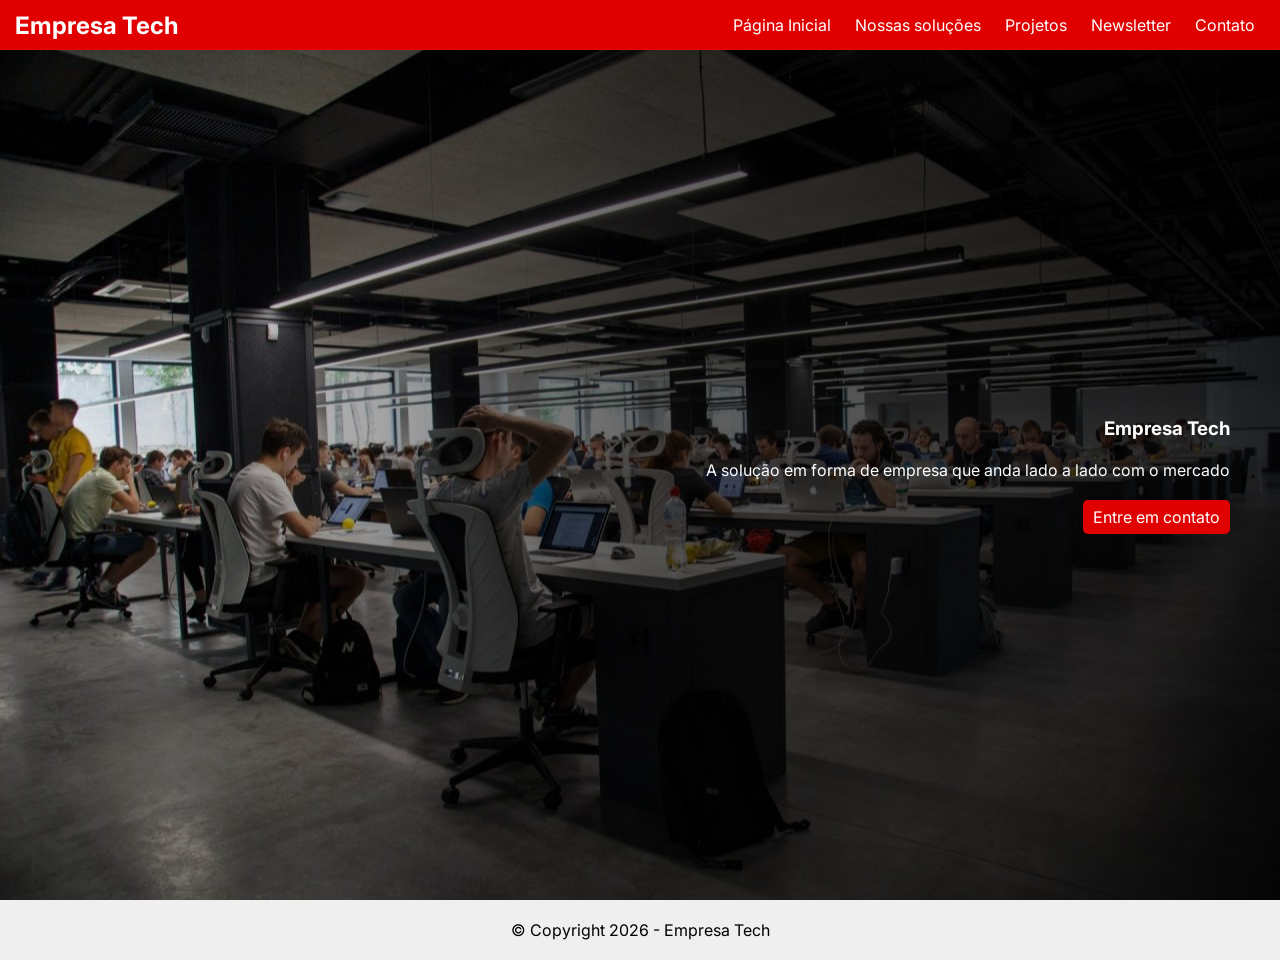
==== index.html @ dfffa1ef "feat: initial commit" ====
<!doctype html>
<html lang="en">
  <head>
    <meta charset="UTF-8" />
    <meta name="viewport" content="width=device-width, initial-scale=1.0" />
    <title>Empresa Tech</title>
    <link rel="stylesheet" href="/assets/css/global.css" />
    <link rel="stylesheet" href="/assets/css/home.css" />
  </head>
  <body>
    <header>
      <a href="/" class="logo">
        <span>
          <h2>Empresa Tech</h2>
        </span>
      </a>
      <nav>
        <a href="/" class="btn btn-secondary text-contrast-color"
          >Página Inicial</a
        >
        <a href="/nossas-solucoes" class="btn btn-secondary text-contrast-color"
          >Nossas soluções</a
        >
        <a href="/projetos" class="btn btn-secondary text-contrast-color"
          >Projetos</a
        >
        <a href="/newsletter" class="btn btn-secondary text-contrast-color"
          >Newsletter</a
        >
        <a href="/contato" class="btn btn-secondary text-contrast-color"
          >Contato</a
        >
      </nav>
    </header>
    <main>
      <section class="hero-section">
        <article>
          <h1>Empresa Tech</h1>
          <p>
            A solução em forma de empresa que anda lado a lado com o mercado
          </p>
          <a href="/contato" class="btn">Entre em contato</a>
        </article>
      </section>
    </main>
    <footer>&copy; Copyright 2026 - Empresa Tech</footer>
  </body>
</html>
---- assets/css/global.css ----
@import url('https://fonts.googleapis.com/css2?family=Inter:ital,opsz,wght@0,14..32,100..900;1,14..32,100..900&display=swap');

* {
    margin: 0;
    padding: 0;
    box-sizing: border-box;
}

:root {
    --primary-color: rgb(224, 0, 0);
    --background-color: rgb(239, 239, 239);
    --hover-primary-color: rgb(173, 0, 0);
    --hover-secondary-color: rgb(211, 211, 211);
    --text-color: black;
    --text-contrast-color: white;
}

body {
    background-color: var(--background-color);
    color: var(--text-color);
    font-family: Inter, arial, system;
    min-height: 100dvh;
}

.btn {
    background-color: var(--primary-color);
    color: var(--text-contrast-color);
    border-radius: 5px;
    text-decoration: none;
    padding: 7px 10px;
}

.btn:hover {
    background-color: var(--hover-primary-color);
}

.btn-secondary {
    background-color: transparent;
    color: var(--text-color);
}

.btn-secondary:hover {
    background-color: rgba(0, 0,0 0.2);
}

.text-contrast-color {
    color: var(--text-contrast-color);
}

header {
    background-color: var(--primary-color);
    width: 100%;
    display: flex;
    justify-content: space-between;
    align-items: center;
    color: var(--text-contrast-color);
    height: 50px;
    padding: 10px 15px;
}

.logo {
    color: var(--text-contrast-color);
    font-weight: bold;
    text-decoration: none;
}

footer {
    padding: 20px;
    text-align: center;
}
---- assets/css/home.css ----
main .hero-section {
    background-image: linear-gradient(to right, rgba(0, 0, 0, 0), rgba(0, 0, 0, 0.6), rgba(0, 0, 0, 0.8)), url('/assets/imgs/hero-image.jpg');
    background-position: center;
    height: calc(100dvh - 50px);
}
main .hero-section article {
    display: flex;
    justify-content: center;
    flex-direction: column;
    align-items: end;
    height: 100%;
    margin-right: 50px;
    gap: 20px;
    color: var(--text-contrast-color);
}
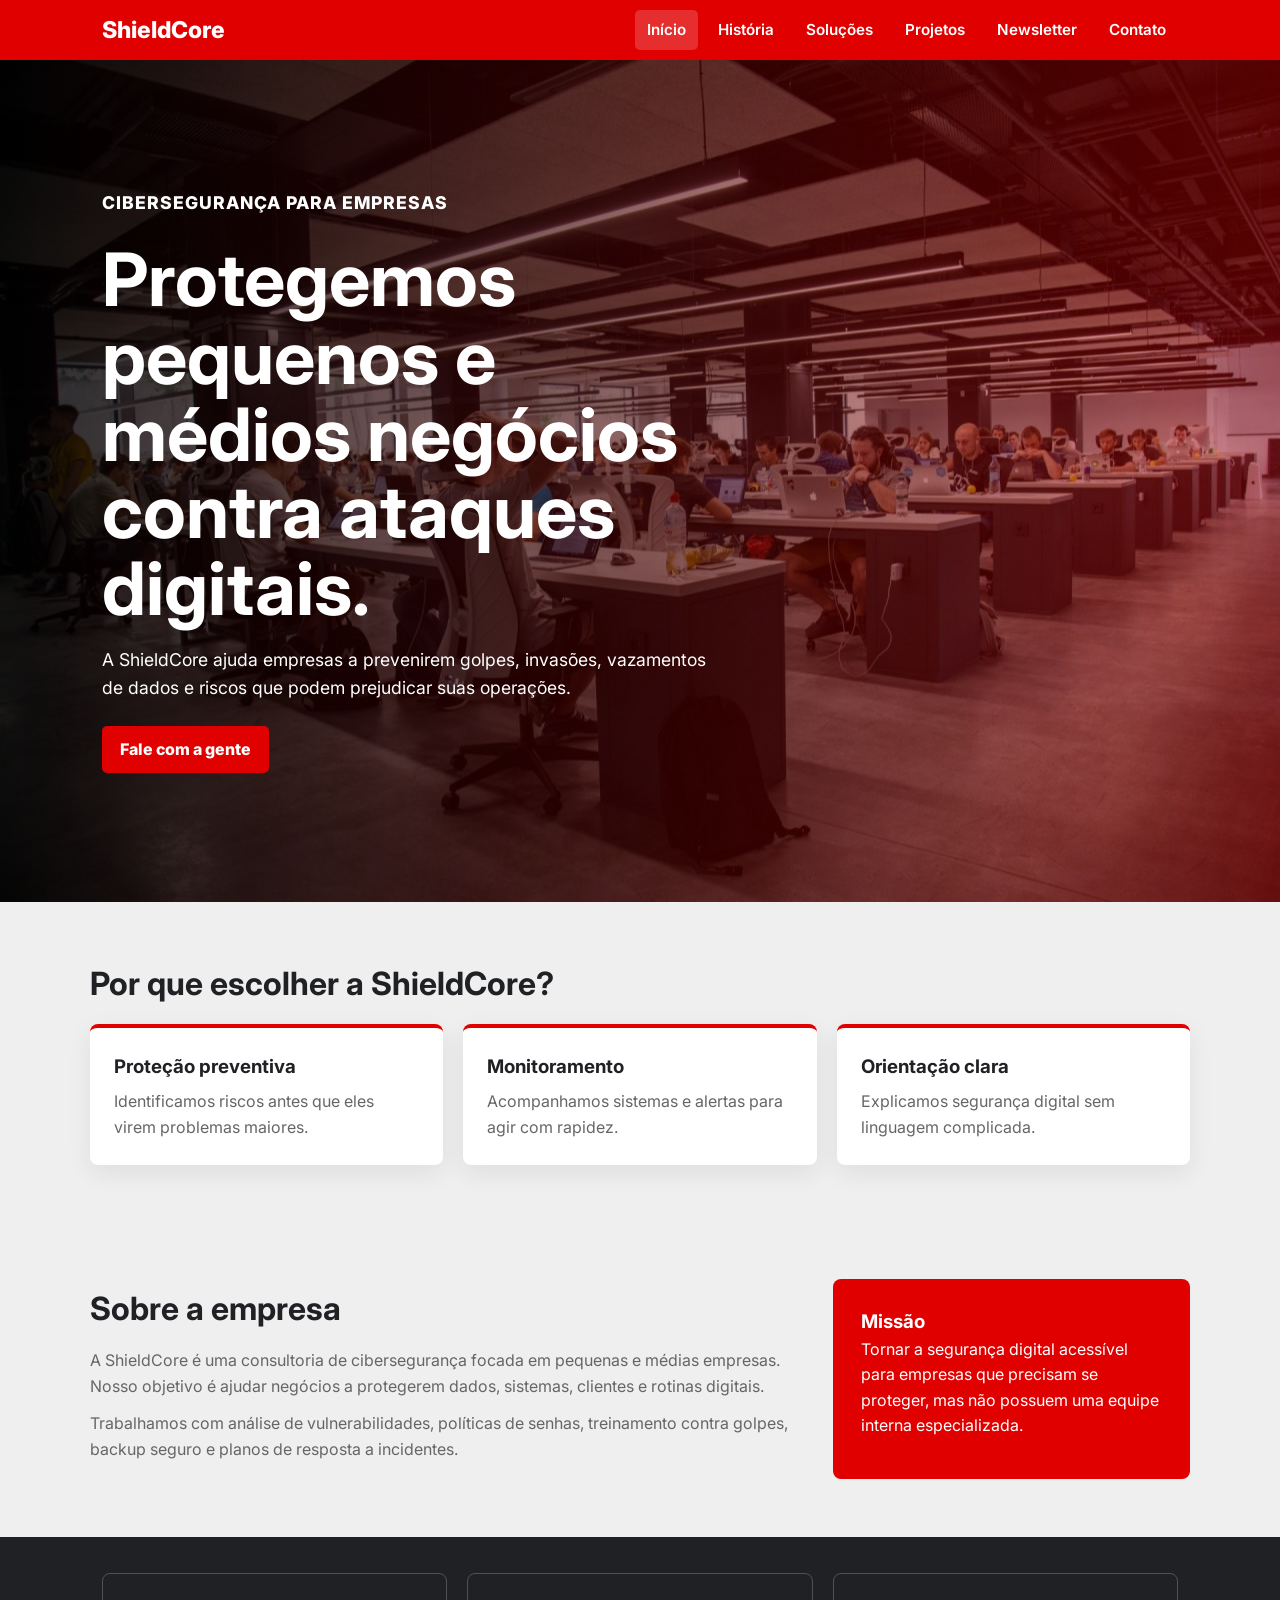
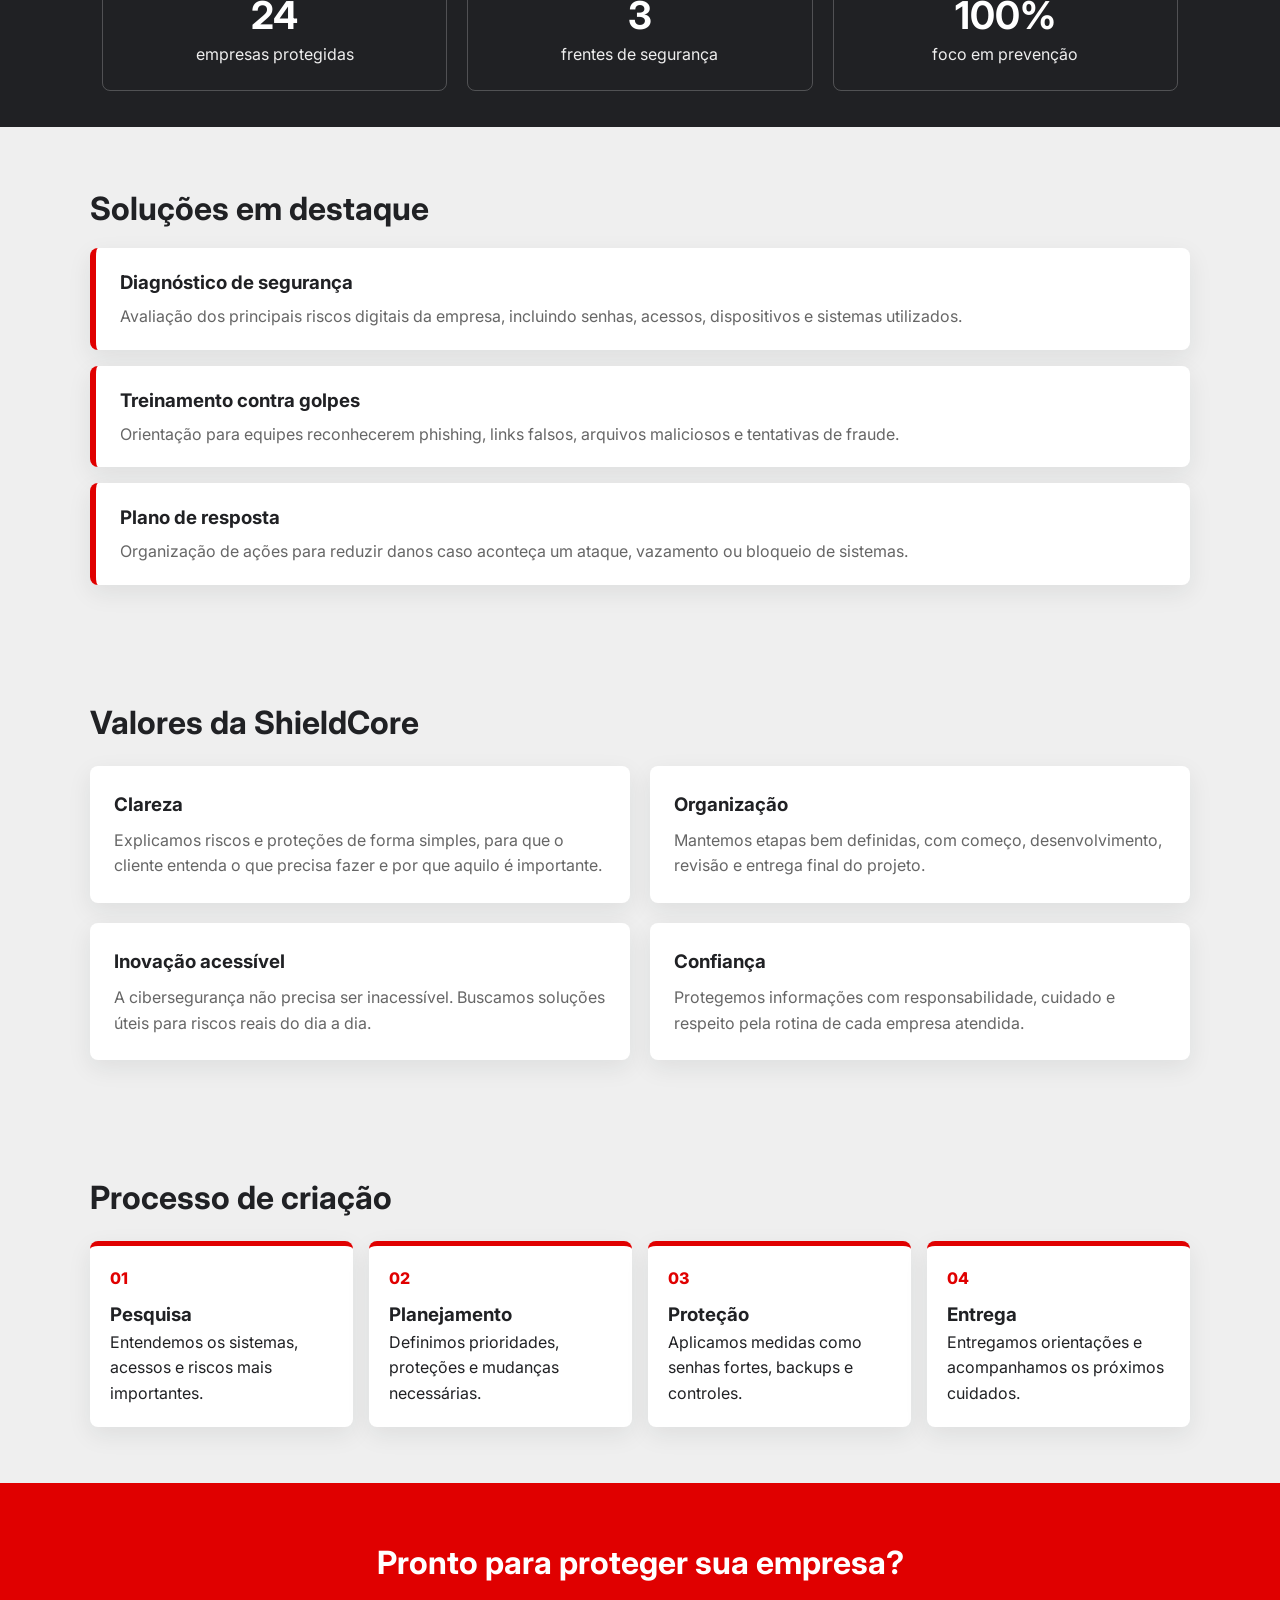
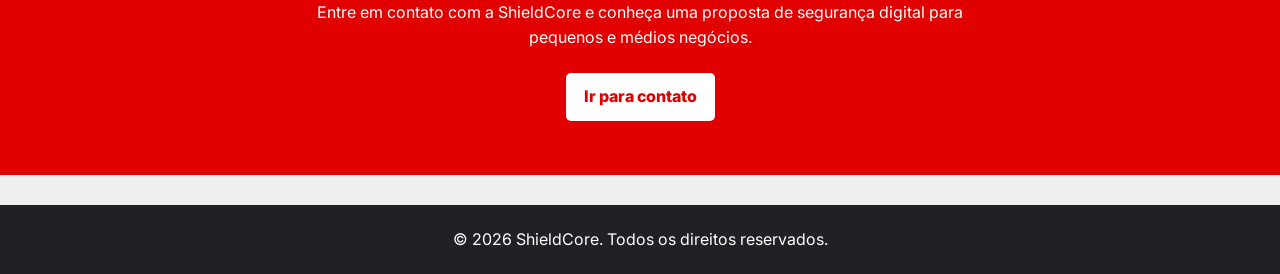
==== commit 3f27ca3d: "Transform site into cybersecurity company" ====
--- a/index.html
+++ b/index.html
@@ -1,48 +1,192 @@
-<!doctype html>
-<html lang="en">
-  <head>
-    <meta charset="UTF-8" />
-    <meta name="viewport" content="width=device-width, initial-scale=1.0" />
-    <title>Empresa Tech</title>
-    <link rel="stylesheet" href="/assets/css/global.css" />
-    <link rel="stylesheet" href="/assets/css/home.css" />
-  </head>
-  <body>
-    <header>
-      <a href="/" class="logo">
-        <span>
-          <h2>Empresa Tech</h2>
-        </span>
-      </a>
-      <nav>
-        <a href="/" class="btn btn-secondary text-contrast-color"
-          >Página Inicial</a
-        >
-        <a href="/nossas-solucoes" class="btn btn-secondary text-contrast-color"
-          >Nossas soluções</a
-        >
-        <a href="/projetos" class="btn btn-secondary text-contrast-color"
-          >Projetos</a
-        >
-        <a href="/newsletter" class="btn btn-secondary text-contrast-color"
-          >Newsletter</a
-        >
-        <a href="/contato" class="btn btn-secondary text-contrast-color"
-          >Contato</a
-        >
-      </nav>
-    </header>
-    <main>
-      <section class="hero-section">
-        <article>
-          <h1>Empresa Tech</h1>
-          <p>
-            A solução em forma de empresa que anda lado a lado com o mercado
-          </p>
-          <a href="/contato" class="btn">Entre em contato</a>
-        </article>
-      </section>
-    </main>
-    <footer>&copy; Copyright 2026 - Empresa Tech</footer>
-  </body>
-</html>
+<!doctype html>
+<html lang="pt-BR">
+  <head>
+    <meta charset="UTF-8" />
+    <meta name="viewport" content="width=device-width, initial-scale=1.0" />
+    <title>ShieldCore | Cibersegurança para empresas</title>
+    <link rel="stylesheet" href="assets/css/global.css" />
+    <link rel="stylesheet" href="assets/css/home.css" />
+  </head>
+  <body>
+    <header>
+      <a href="index.html" class="logo">ShieldCore</a>
+      <nav>
+        <a href="index.html" class="active">Início</a>
+        <a href="historia/index.html">História</a>
+        <a href="nossas-solucoes/index.html">Soluções</a>
+        <a href="projetos/index.html">Projetos</a>
+        <a href="newsletter/index.html">Newsletter</a>
+        <a href="contato/index.html">Contato</a>
+      </nav>
+    </header>
+
+    <main>
+      <section class="hero-section">
+        <article>
+          <p class="tag">Cibersegurança para empresas</p>
+          <h1>Protegemos pequenos e médios negócios contra ataques digitais.</h1>
+          <p>
+            A ShieldCore ajuda empresas a prevenirem golpes, invasões,
+            vazamentos de dados e riscos que podem prejudicar suas operações.
+          </p>
+          <a href="contato/index.html" class="btn">Fale com a gente</a>
+        </article>
+      </section>
+
+      <section class="section">
+        <h2>Por que escolher a ShieldCore?</h2>
+        <div class="cards">
+          <article class="card">
+            <h3>Proteção preventiva</h3>
+            <p>Identificamos riscos antes que eles virem problemas maiores.</p>
+          </article>
+          <article class="card">
+            <h3>Monitoramento</h3>
+            <p>Acompanhamos sistemas e alertas para agir com rapidez.</p>
+          </article>
+          <article class="card">
+            <h3>Orientação clara</h3>
+            <p>Explicamos segurança digital sem linguagem complicada.</p>
+          </article>
+        </div>
+      </section>
+
+      <section class="about-section">
+        <div>
+          <h2>Sobre a empresa</h2>
+          <p>
+            A ShieldCore é uma consultoria de cibersegurança focada em pequenas
+            e médias empresas. Nosso objetivo é ajudar negócios a protegerem
+            dados, sistemas, clientes e rotinas digitais.
+          </p>
+          <p>
+            Trabalhamos com análise de vulnerabilidades, políticas de senhas,
+            treinamento contra golpes, backup seguro e planos de resposta a
+            incidentes.
+          </p>
+        </div>
+
+        <div class="about-box">
+          <h3>Missão</h3>
+          <p>
+            Tornar a segurança digital acessível para empresas que precisam se
+            proteger, mas não possuem uma equipe interna especializada.
+          </p>
+        </div>
+      </section>
+
+      <section class="numbers-section">
+        <article>
+          <strong>24</strong>
+          <span>empresas protegidas</span>
+        </article>
+        <article>
+          <strong>3</strong>
+          <span>frentes de segurança</span>
+        </article>
+        <article>
+          <strong>100%</strong>
+          <span>foco em prevenção</span>
+        </article>
+      </section>
+
+      <section class="section">
+        <h2>Soluções em destaque</h2>
+        <div class="feature-list">
+          <article>
+            <h3>Diagnóstico de segurança</h3>
+            <p>
+              Avaliação dos principais riscos digitais da empresa, incluindo
+              senhas, acessos, dispositivos e sistemas utilizados.
+            </p>
+          </article>
+          <article>
+            <h3>Treinamento contra golpes</h3>
+            <p>
+              Orientação para equipes reconhecerem phishing, links falsos,
+              arquivos maliciosos e tentativas de fraude.
+            </p>
+          </article>
+          <article>
+            <h3>Plano de resposta</h3>
+            <p>
+              Organização de ações para reduzir danos caso aconteça um ataque,
+              vazamento ou bloqueio de sistemas.
+            </p>
+          </article>
+        </div>
+      </section>
+
+      <section class="values-section">
+        <h2>Valores da ShieldCore</h2>
+        <div class="values-grid">
+          <article class="value-card">
+            <h3>Clareza</h3>
+            <p>
+              Explicamos riscos e proteções de forma simples, para que o cliente
+              entenda o que precisa fazer e por que aquilo é importante.
+            </p>
+          </article>
+          <article class="value-card">
+            <h3>Organização</h3>
+            <p>
+              Mantemos etapas bem definidas, com começo, desenvolvimento,
+              revisão e entrega final do projeto.
+            </p>
+          </article>
+          <article class="value-card">
+            <h3>Inovação acessível</h3>
+            <p>
+              A cibersegurança não precisa ser inacessível. Buscamos soluções
+              úteis para riscos reais do dia a dia.
+            </p>
+          </article>
+          <article class="value-card">
+            <h3>Confiança</h3>
+            <p>
+              Protegemos informações com responsabilidade, cuidado e respeito
+              pela rotina de cada empresa atendida.
+            </p>
+          </article>
+        </div>
+      </section>
+
+      <section class="process-section">
+        <h2>Processo de criação</h2>
+        <div class="process-line">
+          <article>
+            <span>01</span>
+            <h3>Pesquisa</h3>
+            <p>Entendemos os sistemas, acessos e riscos mais importantes.</p>
+          </article>
+          <article>
+            <span>02</span>
+            <h3>Planejamento</h3>
+            <p>Definimos prioridades, proteções e mudanças necessárias.</p>
+          </article>
+          <article>
+            <span>03</span>
+            <h3>Proteção</h3>
+            <p>Aplicamos medidas como senhas fortes, backups e controles.</p>
+          </article>
+          <article>
+            <span>04</span>
+            <h3>Entrega</h3>
+            <p>Entregamos orientações e acompanhamos os próximos cuidados.</p>
+          </article>
+        </div>
+      </section>
+
+      <section class="cta-section">
+        <h2>Pronto para proteger sua empresa?</h2>
+        <p>
+          Entre em contato com a ShieldCore e conheça uma proposta de segurança
+          digital para pequenos e médios negócios.
+        </p>
+        <a href="contato/index.html" class="btn">Ir para contato</a>
+      </section>
+    </main>
+
+    <footer>&copy; 2026 ShieldCore. Todos os direitos reservados.</footer>
+  </body>
+</html>
--- a/assets/css/global.css
+++ b/assets/css/global.css
@@ -1,70 +1,397 @@
-@import url('https://fonts.googleapis.com/css2?family=Inter:ital,opsz,wght@0,14..32,100..900;1,14..32,100..900&display=swap');
-
-* {
-    margin: 0;
-    padding: 0;
-    box-sizing: border-box;
-}
-
-:root {
-    --primary-color: rgb(224, 0, 0);
-    --background-color: rgb(239, 239, 239);
-    --hover-primary-color: rgb(173, 0, 0);
-    --hover-secondary-color: rgb(211, 211, 211);
-    --text-color: black;
-    --text-contrast-color: white;
-}
-
-body {
-    background-color: var(--background-color);
-    color: var(--text-color);
-    font-family: Inter, arial, system;
-    min-height: 100dvh;
-}
-
-.btn {
-    background-color: var(--primary-color);
-    color: var(--text-contrast-color);
-    border-radius: 5px;
-    text-decoration: none;
-    padding: 7px 10px;
-}
-
-.btn:hover {
-    background-color: var(--hover-primary-color);
-}
-
-.btn-secondary {
-    background-color: transparent;
-    color: var(--text-color);
-}
-
-.btn-secondary:hover {
-    background-color: rgba(0, 0,0 0.2);
-}
-
-.text-contrast-color {
-    color: var(--text-contrast-color);
-}
-
-header {
-    background-color: var(--primary-color);
-    width: 100%;
-    display: flex;
-    justify-content: space-between;
-    align-items: center;
-    color: var(--text-contrast-color);
-    height: 50px;
-    padding: 10px 15px;
-}
-
-.logo {
-    color: var(--text-contrast-color);
-    font-weight: bold;
-    text-decoration: none;
-}
-
-footer {
-    padding: 20px;
-    text-align: center;
-}+@import url("https://fonts.googleapis.com/css2?family=Inter:wght@400;600;700;800&display=swap");
+
+* {
+  margin: 0;
+  padding: 0;
+  box-sizing: border-box;
+}
+
+:root {
+  --primary-color: rgb(224, 0, 0);
+  --secondary-color: #f4b942;
+  --dark-color: #202124;
+  --background-color: rgb(239, 239, 239);
+  --card-color: #ffffff;
+  --text-color: #202124;
+  --muted-color: #666666;
+  --contrast-color: #ffffff;
+  --hover-primary-color: rgb(173, 0, 0);
+  --hover-secondary-color: rgba(255, 255, 255, 0.18);
+}
+
+body {
+  background-color: var(--background-color);
+  color: var(--text-color);
+  font-family: "Inter", Arial, sans-serif;
+  min-height: 100vh;
+  line-height: 1.6;
+}
+
+header {
+  background-color: var(--primary-color);
+  color: var(--contrast-color);
+  width: 100%;
+  min-height: 58px;
+  padding: 10px 8%;
+  display: flex;
+  justify-content: space-between;
+  align-items: center;
+  gap: 20px;
+}
+
+.logo {
+  color: var(--contrast-color);
+  font-size: 1.45rem;
+  font-weight: 800;
+  text-decoration: none;
+}
+
+nav {
+  display: flex;
+  align-items: center;
+  gap: 8px;
+  flex-wrap: wrap;
+}
+
+nav a {
+  color: var(--contrast-color);
+  text-decoration: none;
+  padding: 8px 12px;
+  border-radius: 5px;
+  font-weight: 600;
+  font-size: 0.95rem;
+}
+
+nav a:hover,
+nav a.active {
+  background-color: var(--hover-secondary-color);
+}
+
+.btn {
+  display: inline-block;
+  background-color: var(--primary-color);
+  color: var(--contrast-color);
+  border: 0;
+  border-radius: 5px;
+  text-decoration: none;
+  padding: 11px 18px;
+  font-weight: 800;
+  cursor: pointer;
+}
+
+.btn:hover {
+  background-color: var(--hover-primary-color);
+}
+
+.section,
+.page-section {
+  width: min(1100px, 88%);
+  margin: 0 auto;
+  padding: 56px 0;
+}
+
+.page-section {
+  min-height: calc(100vh - 170px);
+}
+
+.page-section h1,
+.section h2 {
+  color: var(--dark-color);
+  font-size: 2rem;
+  margin-bottom: 14px;
+}
+
+.intro {
+  max-width: 720px;
+  color: var(--muted-color);
+  margin-bottom: 28px;
+}
+
+.cards {
+  display: grid;
+  grid-template-columns: repeat(3, 1fr);
+  gap: 20px;
+}
+
+.card {
+  background-color: var(--card-color);
+  border-top: 4px solid var(--primary-color);
+  border-radius: 8px;
+  padding: 24px;
+  box-shadow: 0 8px 24px rgba(23, 37, 42, 0.08);
+}
+
+.highlight-box {
+  background-color: var(--dark-color);
+  color: var(--contrast-color);
+  border-radius: 8px;
+  padding: 28px;
+  margin: 24px 0;
+}
+
+.highlight-box h2,
+.highlight-box p {
+  color: var(--contrast-color);
+}
+
+.steps {
+  display: grid;
+  gap: 16px;
+  margin-top: 26px;
+}
+
+.step {
+  background-color: var(--card-color);
+  border-left: 6px solid var(--primary-color);
+  border-radius: 8px;
+  padding: 18px 20px;
+  box-shadow: 0 8px 24px rgba(23, 37, 42, 0.08);
+}
+
+.project-list {
+  display: grid;
+  gap: 18px;
+}
+
+.project-item {
+  background-color: var(--card-color);
+  border-radius: 8px;
+  padding: 22px;
+  display: grid;
+  grid-template-columns: 160px 1fr;
+  gap: 18px;
+  align-items: center;
+  box-shadow: 0 8px 24px rgba(23, 37, 42, 0.08);
+}
+
+.project-type {
+  background-color: var(--primary-color);
+  color: var(--contrast-color);
+  border-radius: 5px;
+  padding: 10px;
+  text-align: center;
+  font-weight: 800;
+}
+
+.news-layout,
+.contact-layout {
+  display: grid;
+  grid-template-columns: 1fr 1fr;
+  gap: 28px;
+  align-items: start;
+}
+
+.simple-list {
+  list-style-position: inside;
+  background-color: var(--card-color);
+  border-radius: 8px;
+  padding: 24px;
+  box-shadow: 0 8px 24px rgba(23, 37, 42, 0.08);
+}
+
+.simple-list li {
+  margin-bottom: 10px;
+}
+
+.content-section {
+  margin-top: 46px;
+}
+
+.content-section h2 {
+  color: var(--dark-color);
+  font-size: 1.7rem;
+  margin-bottom: 16px;
+}
+
+.two-columns {
+  display: grid;
+  grid-template-columns: 1fr 1fr;
+  gap: 24px;
+}
+
+.info-box {
+  background-color: var(--card-color);
+  border-radius: 8px;
+  padding: 24px;
+  box-shadow: 0 8px 24px rgba(23, 37, 42, 0.08);
+}
+
+.info-box h3 {
+  color: var(--dark-color);
+  margin-bottom: 8px;
+}
+
+.info-box p {
+  color: var(--muted-color);
+}
+
+.topic-list {
+  display: grid;
+  grid-template-columns: repeat(2, 1fr);
+  gap: 18px;
+}
+
+.topic {
+  background-color: var(--card-color);
+  border-radius: 8px;
+  padding: 22px;
+  border-left: 5px solid var(--primary-color);
+  box-shadow: 0 8px 24px rgba(23, 37, 42, 0.08);
+}
+
+.topic h3 {
+  margin-bottom: 8px;
+}
+
+.simple-table {
+  width: 100%;
+  border-collapse: collapse;
+  background-color: var(--card-color);
+  border-radius: 8px;
+  overflow: hidden;
+  box-shadow: 0 8px 24px rgba(23, 37, 42, 0.08);
+}
+
+.simple-table th,
+.simple-table td {
+  padding: 14px;
+  text-align: left;
+  border-bottom: 1px solid #eeeeee;
+}
+
+.simple-table th {
+  background-color: var(--primary-color);
+  color: var(--contrast-color);
+}
+
+.timeline {
+  display: grid;
+  gap: 16px;
+}
+
+.timeline article {
+  background-color: var(--card-color);
+  border-radius: 8px;
+  padding: 20px;
+  box-shadow: 0 8px 24px rgba(23, 37, 42, 0.08);
+}
+
+.story-panel {
+  background-color: var(--card-color);
+  border-radius: 8px;
+  padding: 28px;
+  box-shadow: 0 8px 24px rgba(23, 37, 42, 0.08);
+}
+
+.story-panel p {
+  color: var(--muted-color);
+  margin-bottom: 14px;
+}
+
+.founders-grid {
+  display: grid;
+  grid-template-columns: repeat(3, 1fr);
+  gap: 20px;
+}
+
+.founder-card {
+  background-color: var(--card-color);
+  border-radius: 8px;
+  overflow: hidden;
+  box-shadow: 0 8px 24px rgba(23, 37, 42, 0.08);
+}
+
+.founder-card img {
+  width: 100%;
+  height: 230px;
+  display: block;
+  object-fit: cover;
+}
+
+.founder-card div {
+  padding: 18px;
+}
+
+.founder-card h3 {
+  color: var(--dark-color);
+  margin-bottom: 6px;
+}
+
+.founder-card p {
+  color: var(--muted-color);
+}
+
+.card h3 {
+  color: var(--dark-color);
+  margin-bottom: 8px;
+}
+
+.card p {
+  color: var(--muted-color);
+}
+
+.form-box {
+  background-color: var(--card-color);
+  border-radius: 8px;
+  padding: 26px;
+  box-shadow: 0 8px 24px rgba(23, 37, 42, 0.08);
+  max-width: 620px;
+}
+
+label {
+  display: block;
+  font-weight: 700;
+  margin-top: 14px;
+  margin-bottom: 6px;
+}
+
+input,
+textarea {
+  width: 100%;
+  padding: 11px;
+  border: 1px solid #cad4d9;
+  border-radius: 5px;
+  font: inherit;
+}
+
+textarea {
+  min-height: 120px;
+  resize: vertical;
+}
+
+form .btn {
+  margin-top: 16px;
+}
+
+footer {
+  background-color: var(--dark-color);
+  color: var(--contrast-color);
+  padding: 22px;
+  text-align: center;
+  margin-top: 30px;
+}
+
+@media (max-width: 760px) {
+  header {
+    align-items: flex-start;
+    flex-direction: column;
+  }
+
+  nav a {
+    padding: 7px 9px;
+    font-size: 0.88rem;
+  }
+
+  .cards {
+    grid-template-columns: 1fr;
+  }
+
+  .project-item,
+  .news-layout,
+  .contact-layout,
+  .two-columns,
+  .topic-list,
+  .founders-grid {
+    grid-template-columns: 1fr;
+  }
+}
--- a/assets/css/home.css
+++ b/assets/css/home.css
@@ -1,15 +1,217 @@
-main .hero-section {
-    background-image: linear-gradient(to right, rgba(0, 0, 0, 0), rgba(0, 0, 0, 0.6), rgba(0, 0, 0, 0.8)), url('/assets/imgs/hero-image.jpg');
-    background-position: center;
-    height: calc(100dvh - 50px);
-}
-main .hero-section article {
-    display: flex;
-    justify-content: center;
-    flex-direction: column;
-    align-items: end;
-    height: 100%;
-    margin-right: 50px;
-    gap: 20px;
-    color: var(--text-contrast-color);
-}
+.hero-section {
+  min-height: calc(100vh - 58px);
+  background-image:
+    linear-gradient(to right, rgba(0, 0, 0, 0.82), rgba(224, 0, 0, 0.38)),
+    url("../imgs/hero-image.jpg");
+  background-size: cover;
+  background-position: center;
+  display: flex;
+  align-items: center;
+  padding: 70px 8%;
+}
+
+.hero-section article {
+  max-width: 620px;
+  color: var(--contrast-color);
+}
+
+.tag {
+  color: var(--contrast-color);
+  font-weight: 800;
+  text-transform: uppercase;
+  letter-spacing: 1px;
+  margin-bottom: 12px;
+}
+
+.hero-section h1 {
+  font-size: clamp(2.3rem, 6vw, 4.6rem);
+  line-height: 1.05;
+  margin-bottom: 18px;
+}
+
+.hero-section p {
+  font-size: 1.1rem;
+  margin-bottom: 24px;
+}
+
+.about-section {
+  width: min(1100px, 88%);
+  margin: 0 auto;
+  padding: 58px 0;
+  display: grid;
+  grid-template-columns: 2fr 1fr;
+  gap: 28px;
+  align-items: center;
+}
+
+.about-section h2 {
+  color: var(--dark-color);
+  font-size: 2rem;
+  margin-bottom: 14px;
+}
+
+.about-section p {
+  color: var(--muted-color);
+  margin-bottom: 12px;
+}
+
+.about-box {
+  background-color: var(--primary-color);
+  color: var(--contrast-color);
+  border-radius: 8px;
+  padding: 28px;
+}
+
+.about-box p,
+.about-box h3 {
+  color: var(--contrast-color);
+}
+
+.numbers-section {
+  background-color: var(--dark-color);
+  color: var(--contrast-color);
+  padding: 36px 8%;
+  display: grid;
+  grid-template-columns: repeat(3, 1fr);
+  gap: 20px;
+  text-align: center;
+}
+
+.numbers-section article {
+  border: 1px solid rgba(255, 255, 255, 0.22);
+  border-radius: 8px;
+  padding: 22px;
+}
+
+.numbers-section strong {
+  display: block;
+  font-size: 2.4rem;
+  line-height: 1;
+  margin-bottom: 8px;
+}
+
+.numbers-section span {
+  color: #eeeeee;
+}
+
+.feature-list {
+  display: grid;
+  gap: 16px;
+}
+
+.feature-list article {
+  background-color: var(--card-color);
+  border-left: 6px solid var(--primary-color);
+  border-radius: 8px;
+  padding: 20px 24px;
+  box-shadow: 0 8px 24px rgba(23, 37, 42, 0.08);
+}
+
+.feature-list h3 {
+  color: var(--dark-color);
+  margin-bottom: 6px;
+}
+
+.feature-list p {
+  color: var(--muted-color);
+}
+
+.cta-section {
+  background-color: var(--primary-color);
+  color: var(--contrast-color);
+  text-align: center;
+  padding: 54px 8%;
+}
+
+.cta-section h2 {
+  font-size: 2rem;
+  margin-bottom: 12px;
+}
+
+.cta-section p {
+  max-width: 680px;
+  margin: 0 auto 22px;
+}
+
+.cta-section .btn {
+  background-color: var(--contrast-color);
+  color: var(--primary-color);
+}
+
+.cta-section .btn:hover {
+  background-color: #f1f1f1;
+}
+
+.values-section {
+  width: min(1100px, 88%);
+  margin: 0 auto;
+  padding: 56px 0;
+}
+
+.values-section h2 {
+  color: var(--dark-color);
+  font-size: 2rem;
+  margin-bottom: 18px;
+}
+
+.values-grid {
+  display: grid;
+  grid-template-columns: repeat(2, 1fr);
+  gap: 20px;
+}
+
+.value-card {
+  background-color: var(--card-color);
+  border-radius: 8px;
+  padding: 24px;
+  box-shadow: 0 8px 24px rgba(23, 37, 42, 0.08);
+}
+
+.value-card h3 {
+  margin-bottom: 8px;
+}
+
+.value-card p {
+  color: var(--muted-color);
+}
+
+.process-section {
+  width: min(1100px, 88%);
+  margin: 0 auto;
+  padding: 56px 0;
+}
+
+.process-section h2 {
+  font-size: 2rem;
+  margin-bottom: 18px;
+}
+
+.process-line {
+  display: grid;
+  grid-template-columns: repeat(4, 1fr);
+  gap: 16px;
+}
+
+.process-line article {
+  background-color: var(--card-color);
+  border-top: 5px solid var(--primary-color);
+  border-radius: 8px;
+  padding: 20px;
+  box-shadow: 0 8px 24px rgba(23, 37, 42, 0.08);
+}
+
+.process-line span {
+  display: inline-block;
+  color: var(--primary-color);
+  font-weight: 800;
+  margin-bottom: 8px;
+}
+
+@media (max-width: 760px) {
+  .about-section,
+  .numbers-section,
+  .values-grid,
+  .process-line {
+    grid-template-columns: 1fr;
+  }
+}
